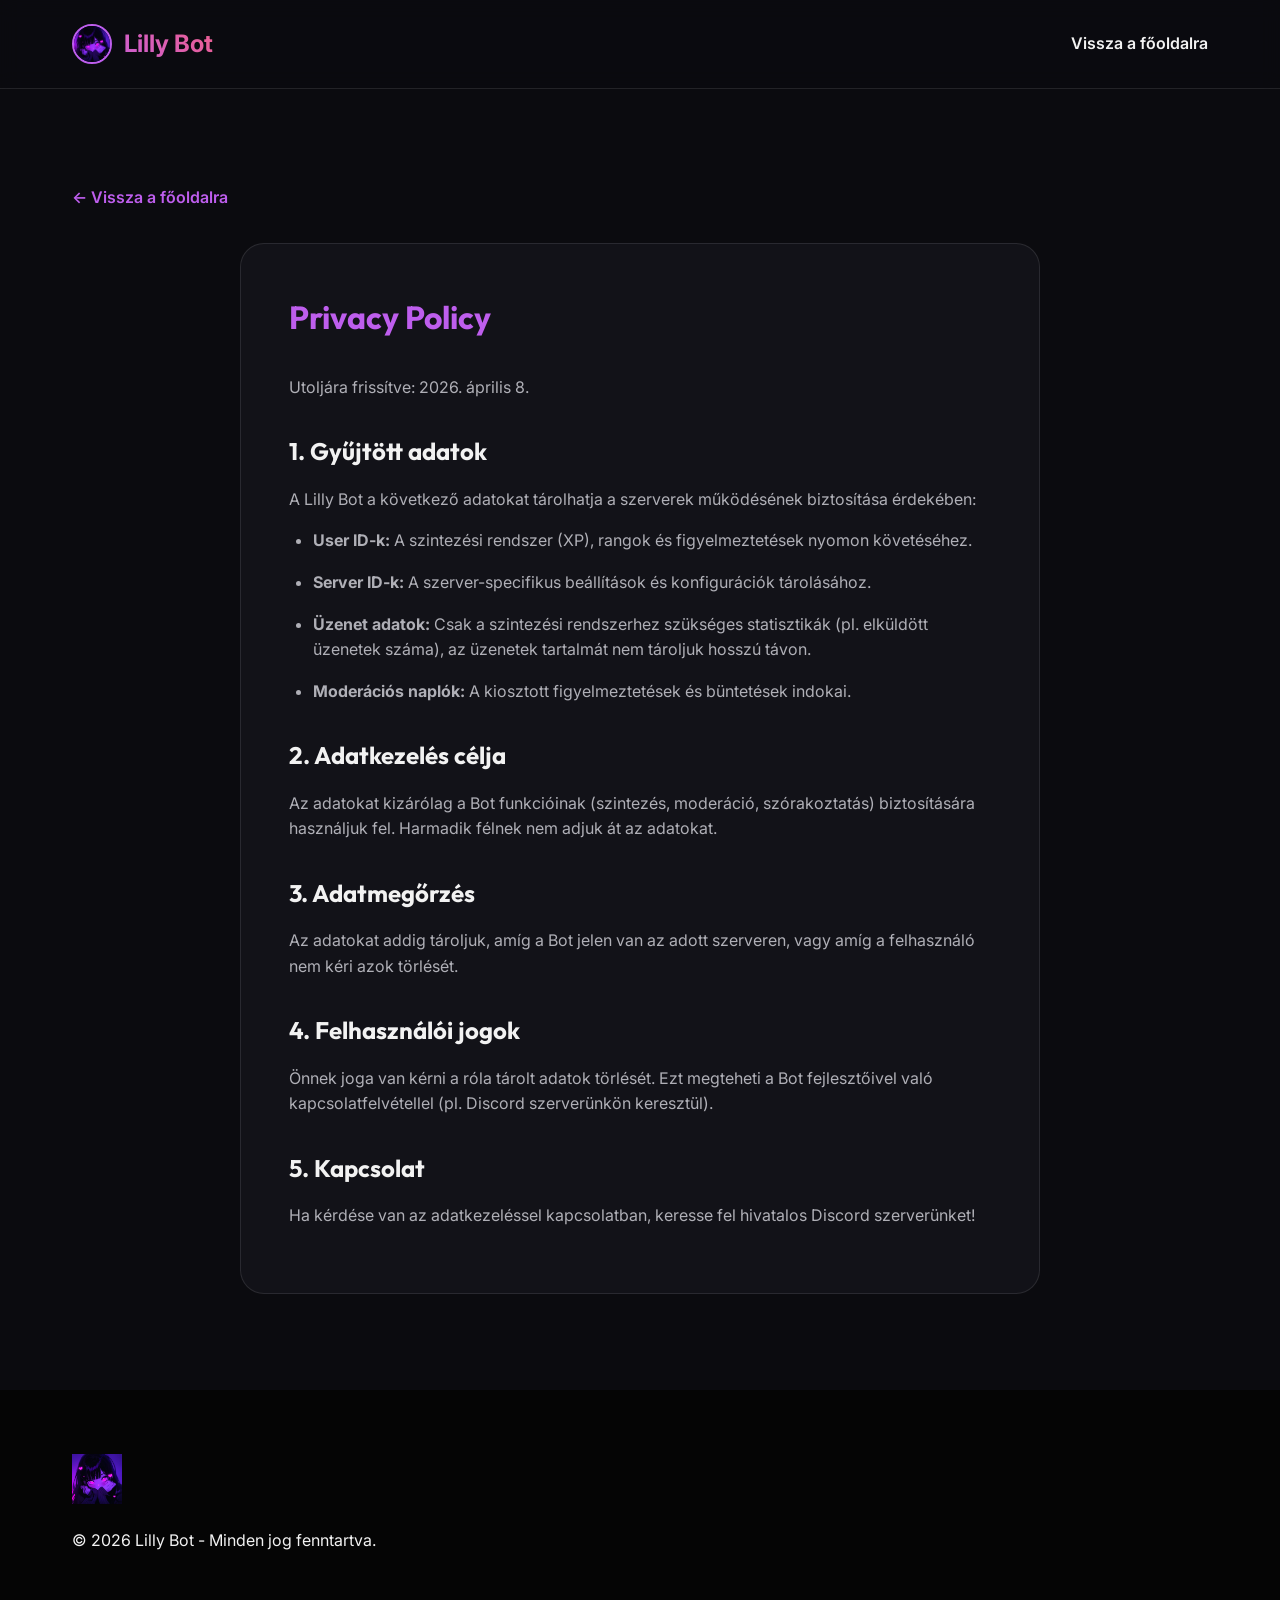
==== privacy.html @ 1c3cf203 "Add Terms of Service and Privacy Policy pages" ====
<!DOCTYPE html>
<html lang="hu">
<head>
    <meta charset="UTF-8">
    <meta name="viewport" content="width=device-width, initial-scale=1.0">
    <title>Privacy Policy - Lilly Bot</title>
    <link rel="preconnect" href="https://fonts.googleapis.com">
    <link rel="preconnect" href="https://fonts.gstatic.com" crossorigin>
    <link href="https://fonts.googleapis.com/css2?family=Inter:wght@400;600;800&family=Outfit:wght@500;700&display=swap" rel="stylesheet">
    <link rel="stylesheet" href="style.css">
</head>
<body class="legal-page">
    <header id="main-header">
        <nav class="container">
            <div class="logo">
                <img src="lilly_bot_avatar.png" alt="Lilly Logo" class="nav-logo">
                <span>Lilly Bot</span>
            </div>
            <ul class="nav-links">
                <li><a href="index.html">Vissza a főoldalra</a></li>
            </ul>
        </nav>
    </header>

    <main class="doc-section">
        <div class="container">
            <a href="index.html" class="back-link">&larr; Vissza a főoldalra</a>
            <div class="doc-content">
                <h1>Privacy Policy</h1>
                <p>Utoljára frissítve: 2026. április 8.</p>

                <h2>1. Gyűjtött adatok</h2>
                <p>A Lilly Bot a következő adatokat tárolhatja a szerverek működésének biztosítása érdekében:</p>
                <ul>
                    <li><strong>User ID-k:</strong> A szintezési rendszer (XP), rangok és figyelmeztetések nyomon követéséhez.</li>
                    <li><strong>Server ID-k:</strong> A szerver-specifikus beállítások és konfigurációk tárolásához.</li>
                    <li><strong>Üzenet adatok:</strong> Csak a szintezési rendszerhez szükséges statisztikák (pl. elküldött üzenetek száma), az üzenetek tartalmát nem tároljuk hosszú távon.</li>
                    <li><strong>Moderációs naplók:</strong> A kiosztott figyelmeztetések és büntetések indokai.</li>
                </ul>

                <h2>2. Adatkezelés célja</h2>
                <p>Az adatokat kizárólag a Bot funkcióinak (szintezés, moderáció, szórakoztatás) biztosítására használjuk fel. Harmadik félnek nem adjuk át az adatokat.</p>

                <h2>3. Adatmegőrzés</h2>
                <p>Az adatokat addig tároljuk, amíg a Bot jelen van az adott szerveren, vagy amíg a felhasználó nem kéri azok törlését.</p>

                <h2>4. Felhasználói jogok</h2>
                <p>Önnek joga van kérni a róla tárolt adatok törlését. Ezt megteheti a Bot fejlesztőivel való kapcsolatfelvétellel (pl. Discord szerverünkön keresztül).</p>

                <h2>5. Kapcsolat</h2>
                <p>Ha kérdése van az adatkezeléssel kapcsolatban, keresse fel hivatalos Discord szerverünket!</p>
            </div>
        </div>
    </main>

    <footer id="main-footer">
        <div class="container footer-content">
            <div class="footer-brand">
                <img src="lilly_bot_avatar.png" alt="Lilly Logo" class="footer-logo">
                <p>&copy; 2026 Lilly Bot - Minden jog fenntartva.</p>
            </div>
        </div>
    </footer>
</body>
</html>
---- style.css ----
:root {
    --primary: hsl(280, 80%, 65%);
    --primary-glow: hsla(280, 80%, 65%, 0.4);
    --secondary: hsl(340, 80%, 65%);
    --bg-dark: hsl(240, 15%, 5%);
    --bg-card: hsla(240, 15%, 10%, 0.7);
    --text-main: hsl(0, 0%, 95%);
    --text-muted: hsl(240, 5%, 70%);
    --glass-border: hsla(0, 0%, 100%, 0.1);
    --glass-bg: hsla(0, 0%, 100%, 0.03);
    --transition: all 0.3s cubic-bezier(0.4, 0, 0.2, 1);
}

* {
    margin: 0;
    padding: 0;
    box-sizing: border-box;
}

body {
    font-family: 'Inter', sans-serif;
    background-color: var(--bg-dark);
    color: var(--text-main);
    line-height: 1.6;
    overflow-x: hidden;
}

h1, h2, h3, .btn {
    font-family: 'Outfit', sans-serif;
}

.container {
    max-width: 1200px;
    margin: 0 auto;
    padding: 0 2rem;
}

/* Header & Nav */
header {
    padding: 1.5rem 0;
    position: sticky;
    top: 0;
    background: hsla(240, 15%, 5%, 0.8);
    backdrop-filter: blur(10px);
    z-index: 1000;
    border-bottom: 1px solid var(--glass-border);
}

nav {
    display: flex;
    justify-content: space-between;
    align-items: center;
}

.logo {
    display: flex;
    align-items: center;
    gap: 0.75rem;
    font-weight: 700;
    font-size: 1.5rem;
    background: linear-gradient(45deg, var(--primary), var(--secondary));
    -webkit-background-clip: text;
    -webkit-text-fill-color: transparent;
}

.nav-logo {
    width: 40px;
    height: 40px;
    border-radius: 50%;
    border: 2px solid var(--primary);
}

.nav-links {
    display: flex;
    list-style: none;
    gap: 2rem;
    align-items: center;
}

.nav-links a {
    text-decoration: none;
    color: var(--text-main);
    font-weight: 600;
    transition: var(--transition);
}

.nav-links a:hover {
    color: var(--primary);
}

/* Buttons */
.btn {
    padding: 0.75rem 1.5rem;
    border-radius: 12px;
    text-decoration: none;
    font-weight: 700;
    transition: var(--transition);
    cursor: pointer;
    border: none;
    display: inline-block;
}

.btn-primary {
    background: linear-gradient(45deg, var(--primary), var(--secondary));
    color: white;
    box-shadow: 0 4px 15px var(--primary-glow);
}

.btn-primary:hover {
    transform: translateY(-3px);
    box-shadow: 0 8px 25px var(--primary-glow);
}

.btn-secondary {
    background: var(--glass-bg);
    color: white;
    border: 1px solid var(--glass-border);
}

.btn-secondary:hover {
    background: var(--glass-border);
    transform: translateY(-3px);
}

.btn-large {
    padding: 1rem 2rem;
    font-size: 1.1rem;
}

/* Hero Section */
#hero {
    padding: 8rem 0;
    position: relative;
}

.hero-grid {
    display: grid;
    grid-template-columns: 1fr 1fr;
    gap: 4rem;
    align-items: center;
}

.gradient-text {
    font-size: 4.5rem;
    line-height: 1.1;
    margin-bottom: 1.5rem;
    background: linear-gradient(135deg, #fff 0%, var(--primary) 50%, var(--secondary) 100%);
    -webkit-background-clip: text;
    -webkit-text-fill-color: transparent;
}

.hero-description {
    font-size: 1.25rem;
    color: var(--text-muted);
    margin-bottom: 2.5rem;
    max-width: 500px;
}

.hero-cta {
    display: flex;
    gap: 1rem;
}

.image-wrapper {
    position: relative;
    display: flex;
    justify-content: center;
}

.floating-img {
    width: 100%;
    max-width: 450px;
    animation: float 6s ease-in-out infinite;
    z-index: 2;
}

.glow-effect {
    position: absolute;
    width: 300px;
    height: 300px;
    background: var(--primary);
    filter: blur(100px);
    opacity: 0.3;
    z-index: 1;
    top: 50%;
    left: 50%;
    transform: translate(-50%, -50%);
}

@keyframes float {
    0%, 100% { transform: translateY(0); }
    50% { transform: translateY(-20px); }
}

/* Features */
#features {
    padding: 6rem 0;
}

.section-title {
    text-align: center;
    font-size: 3rem;
    margin-bottom: 4rem;
}

.features-grid {
    display: grid;
    grid-template-columns: repeat(auto-fit, minmax(280px, 1fr));
    gap: 2rem;
}

.glass {
    background: var(--glass-bg);
    backdrop-filter: blur(10px);
    border: 1px solid var(--glass-border);
    border-radius: 24px;
    padding: 2.5rem;
    transition: var(--transition);
}

.glass:hover {
    background: hsla(0, 0%, 100%, 0.05);
    border-color: var(--primary);
    transform: translateY(-10px);
}

.feature-icon {
    font-size: 3rem;
    margin-bottom: 1.5rem;
}

.feature-card h3 {
    font-size: 1.5rem;
    margin-bottom: 1rem;
}

.feature-card p {
    color: var(--text-muted);
}

/* Commands */
#commands {
    padding: 6rem 0;
    background: hsla(280, 80%, 65%, 0.03);
}

.commands-categories {
    display: flex;
    justify-content: center;
    gap: 1rem;
    margin-bottom: 3rem;
}

.category-btn {
    padding: 0.6rem 1.5rem;
    border-radius: 30px;
    border: 1px solid var(--glass-border);
    background: transparent;
    color: var(--text-muted);
    font-weight: 600;
    cursor: pointer;
    transition: var(--transition);
}

.category-btn.active {
    background: var(--primary);
    color: white;
    border-color: var(--primary);
}

.commands-list {
    display: grid;
    grid-template-columns: repeat(auto-fill, minmax(250px, 1fr));
    gap: 1.5rem;
}

.command-item {
    background: var(--bg-card);
    padding: 1.25rem;
    border-radius: 16px;
    border: 1px solid var(--glass-border);
}

.command-name {
    font-weight: 700;
    color: var(--primary);
    margin-bottom: 0.5rem;
    display: block;
}

.command-desc {
    font-size: 0.9rem;
    color: var(--text-muted);
}

/* Stats */
#stats {
    padding: 4rem 0;
    border-top: 1px solid var(--glass-border);
    border-bottom: 1px solid var(--glass-border);
}

.stats-flex {
    display: flex;
    justify-content: space-around;
    text-align: center;
}

.stat-value {
    display: block;
    font-size: 3rem;
    font-weight: 800;
    color: var(--primary);
}

.stat-label {
    color: var(--text-muted);
    font-weight: 600;
    text-transform: uppercase;
    letter-spacing: 1px;
}

/* Footer */
footer {
    padding: 4rem 0;
    background: #050505;
}

.footer-content {
    display: flex;
    justify-content: space-between;
    align-items: center;
}

.footer-logo {
    width: 50px;
    height: 50px;
    margin-bottom: 1rem;
}

.footer-links {
    display: flex;
    gap: 2rem;
}

.footer-links a {
    color: var(--text-muted);
    text-decoration: none;
    transition: var(--transition);
}

.footer-links a:hover {
    color: var(--primary);
}

/* Mobile */
@media (max-width: 968px) {
    .hero-grid {
        grid-template-columns: 1fr;
        text-align: center;
    }
    .hero-content {
        order: 2;
    }
    .hero-image {
        order: 1;
    }
    .hero-description {
        margin: 0 auto 2.5rem;
    }
    .hero-cta {
        justify-content: center;
    }
    .gradient-text {
        font-size: 3rem;
    }
    .nav-links {
        display: none;
    }
    .stats-flex {
        flex-direction: column;
        gap: 3rem;
    }
}

/* Legal Pages */
.doc-section {
    padding: 6rem 0;
}

.doc-content {
    background: var(--bg-card);
    border: 1px solid var(--glass-border);
    border-radius: 24px;
    padding: 3rem;
    max-width: 800px;
    margin: 0 auto;
}

.doc-content h1 {
    margin-bottom: 2rem;
    color: var(--primary);
}

.doc-content h2 {
    margin-top: 2rem;
    margin-bottom: 1rem;
    font-size: 1.5rem;
}

.doc-content p, .doc-content li {
    color: var(--text-muted);
    margin-bottom: 1rem;
}

.doc-content ul {
    margin-left: 1.5rem;
    margin-bottom: 1rem;
}

.back-link {
    display: inline-block;
    margin-bottom: 2rem;
    color: var(--primary);
    text-decoration: none;
    font-weight: 600;
}

.back-link:hover {
    text-decoration: underline;
}
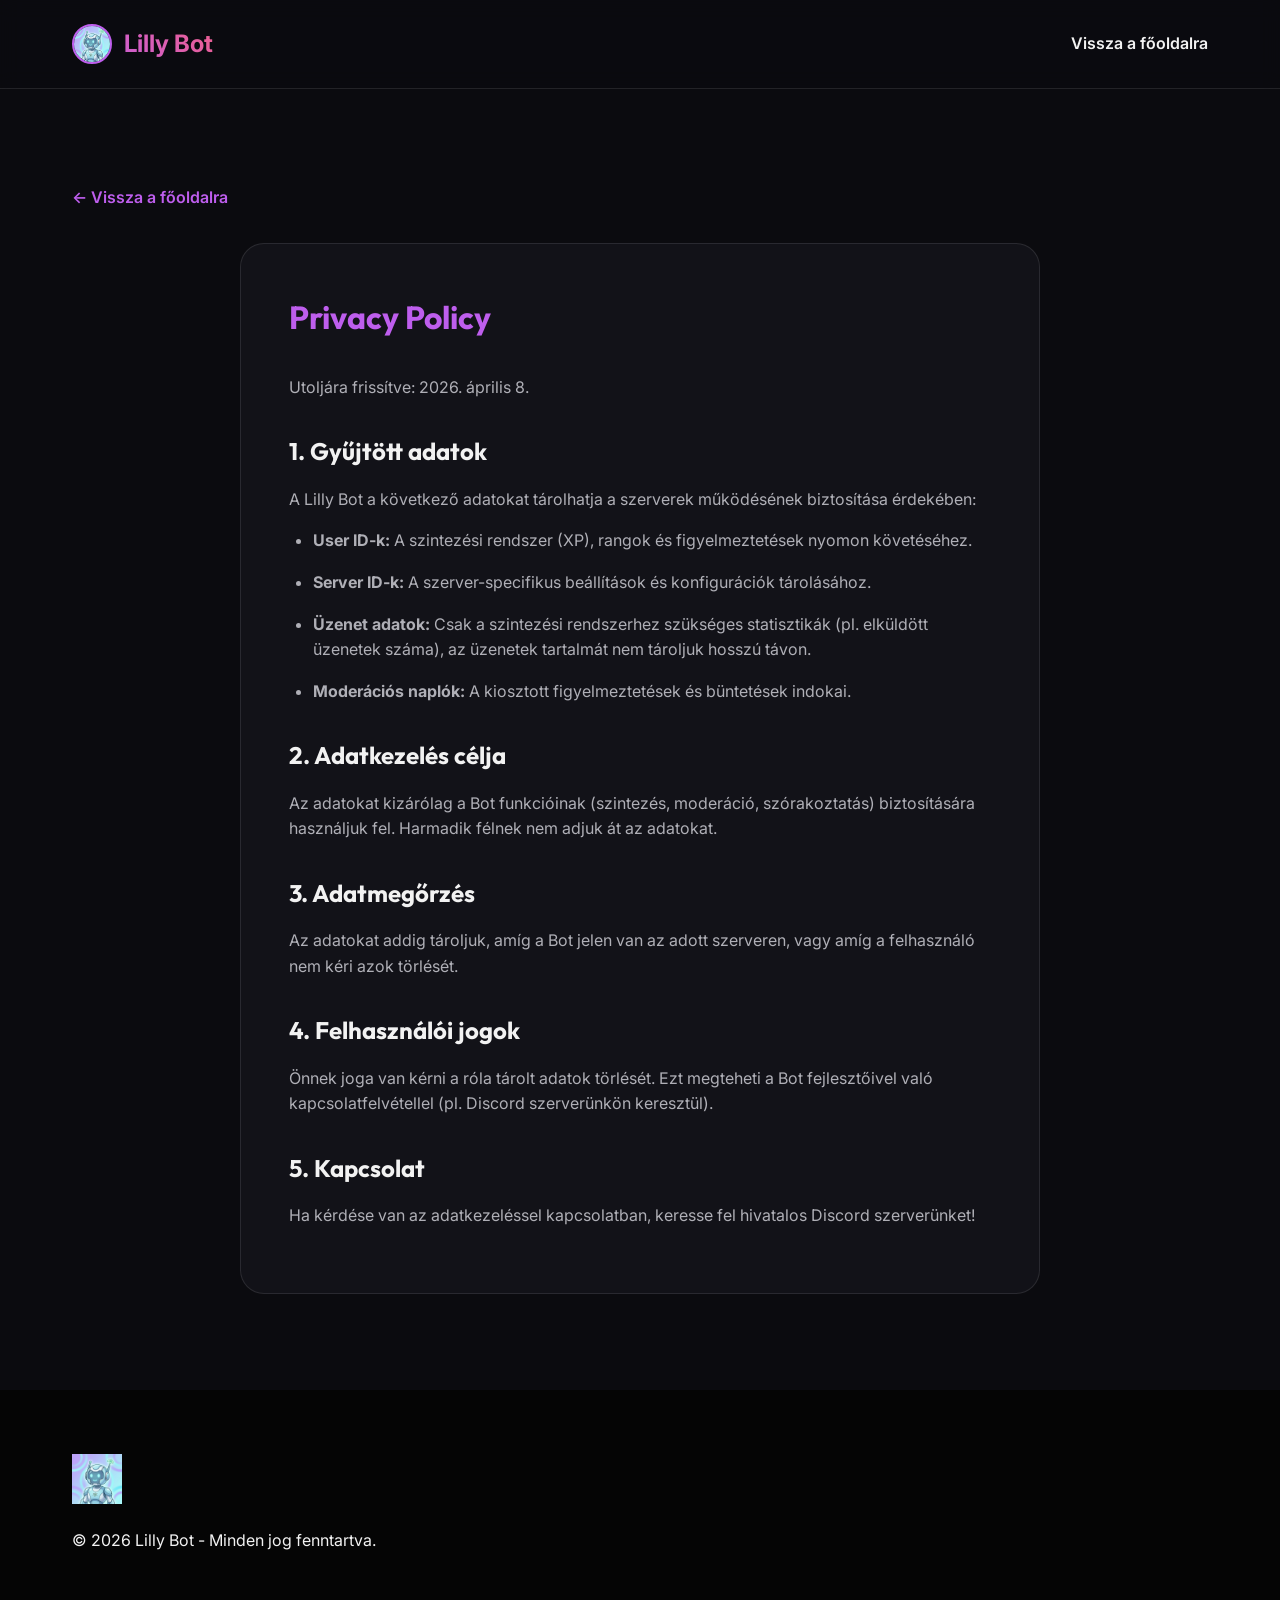
==== commit 36866fcf: "Apply cache busting to logo for immediate update" ====
--- a/privacy.html
+++ b/privacy.html
@@ -13,7 +13,7 @@
     <header id="main-header">
         <nav class="container">
             <div class="logo">
-                <img src="lilly_bot_avatar.png" alt="Lilly Logo" class="nav-logo">
+                <img src="lilly_bot_avatar.png?v=2" alt="Lilly Logo" class="nav-logo">
                 <span>Lilly Bot</span>
             </div>
             <ul class="nav-links">
@@ -56,7 +56,7 @@
     <footer id="main-footer">
         <div class="container footer-content">
             <div class="footer-brand">
-                <img src="lilly_bot_avatar.png" alt="Lilly Logo" class="footer-logo">
+                <img src="lilly_bot_avatar.png?v=2" alt="Lilly Logo" class="footer-logo">
                 <p>&copy; 2026 Lilly Bot - Minden jog fenntartva.</p>
             </div>
         </div>
